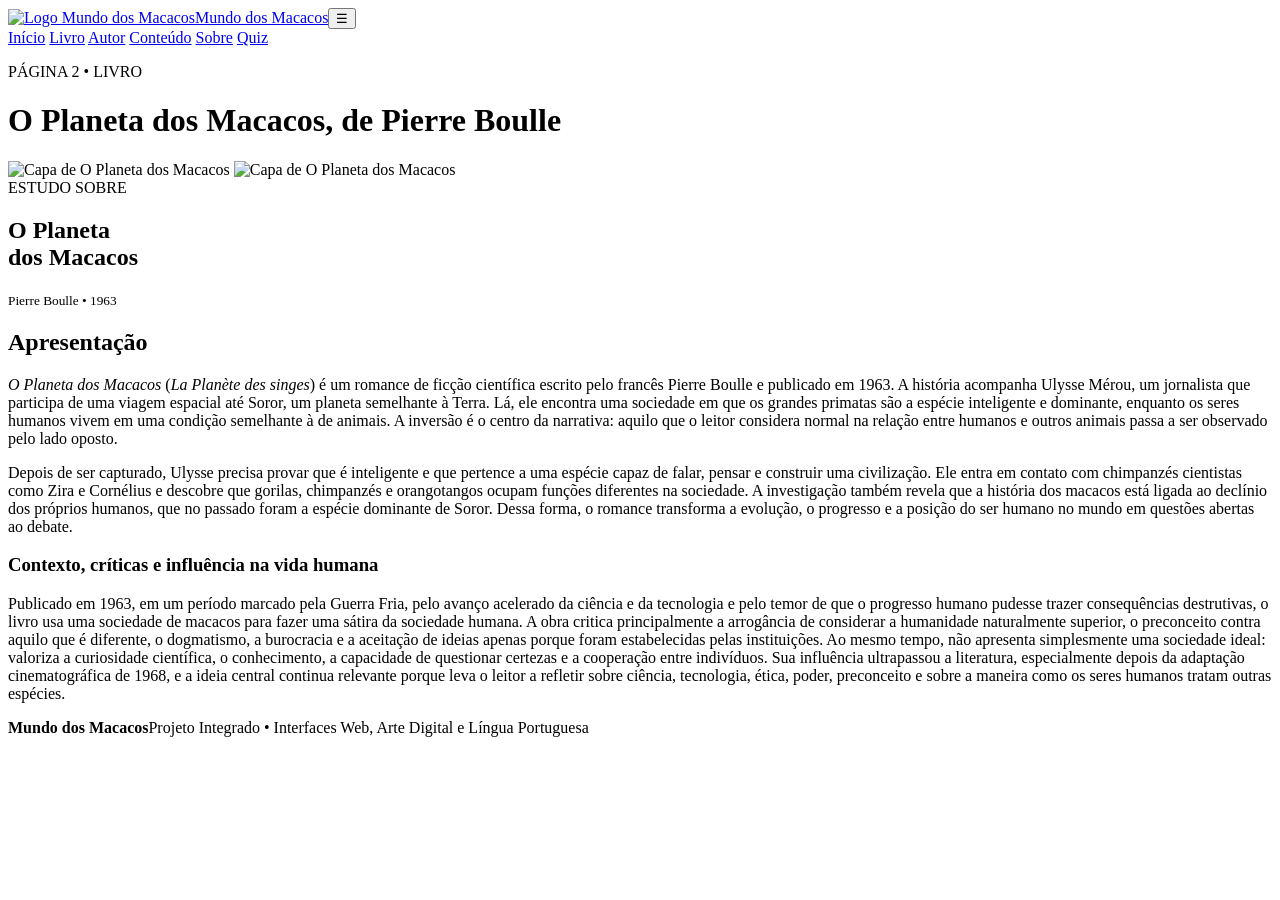
==== livro3.html @ 0a5876fb "Add files via upload" ====
<!DOCTYPE html>
<html lang="pt-BR">
<head><meta charset="UTF-8"><meta name="viewport" content="width=device-width, initial-scale=1.0"><title>Livro | Mundo dos Macacos</title><link rel="stylesheet" href="css/style3.css">
  <style>
    .topo {
    position: sticky;
    top: 0;
    }
  </style>
</head>
<body>
<header class="topo"><div class="container nav-wrap"><a class="logo" href="index.html">     <img src="Imagens/logos.png" alt="Logo Mundo dos Macacos" width=80 height= 80><span>Mundo dos Macacos</span></a><button class="menu-btn">☰</button><nav>
  <a href="index.html">Início</a>
  <a class="ativo" href="livro3.html">Livro</a>
  <a href="autor3.html">Autor</a>
  <a href="conteudo3.html">Conteúdo</a>
  <a href="sobre3.html">Sobre</a>
  <a href="quiz3.html">Quiz</a>
</nav>
</div>
</header>
<main class="container page">
  <p class="tag">PÁGINA 2 • LIVRO</p><h1>O Planeta dos Macacos, de Pierre Boulle</h1>
  <div class="book-layout">
    <div class="capa">
      
      <img class="capalivro" src="imagens/capalivro.jpg" alt="Capa de O Planeta dos Macacos">
      
      <img class="capafilme" src="imagens/capafilme.jpg" alt="Capa de O Planeta dos Macacos">

    <div class="capa-top">ESTUDO SOBRE</div>
    <h2>O Planeta<br>dos Macacos</h2>
    <small>Pierre Boulle • 1963</small>
    </div>
      
    <article class="text-box"><h2>Apresentação</h2><p><em>O Planeta dos Macacos</em> (<em>La Planète des singes</em>) é um romance de ficção científica escrito pelo francês Pierre Boulle e publicado em 1963. A história acompanha Ulysse Mérou, um jornalista que participa de uma viagem espacial até Soror, um planeta semelhante à Terra. Lá, ele encontra uma sociedade em que os grandes primatas são a espécie inteligente e dominante, enquanto os seres humanos vivem em uma condição semelhante à de animais. A inversão é o centro da narrativa: aquilo que o leitor considera normal na relação entre humanos e outros animais passa a ser observado pelo lado oposto.</p><p>Depois de ser capturado, Ulysse precisa provar que é inteligente e que pertence a uma espécie capaz de falar, pensar e construir uma civilização. Ele entra em contato com chimpanzés cientistas como Zira e Cornélius e descobre que gorilas, chimpanzés e orangotangos ocupam funções diferentes na sociedade. A investigação também revela que a história dos macacos está ligada ao declínio dos próprios humanos, que no passado foram a espécie dominante de Soror. Dessa forma, o romance transforma a evolução, o progresso e a posição do ser humano no mundo em questões abertas ao debate.</p><h3>Contexto, críticas e influência na vida humana</h3><p>Publicado em 1963, em um período marcado pela Guerra Fria, pelo avanço acelerado da ciência e da tecnologia e pelo temor de que o progresso humano pudesse trazer consequências destrutivas, o livro usa uma sociedade de macacos para fazer uma sátira da sociedade humana. A obra critica principalmente a arrogância de considerar a humanidade naturalmente superior, o preconceito contra aquilo que é diferente, o dogmatismo, a burocracia e a aceitação de ideias apenas porque foram estabelecidas pelas instituições. Ao mesmo tempo, não apresenta simplesmente uma sociedade ideal: valoriza a curiosidade científica, o conhecimento, a capacidade de questionar certezas e a cooperação entre indivíduos. Sua influência ultrapassou a literatura, especialmente depois da adaptação cinematográfica de 1968, e a ideia central continua relevante porque leva o leitor a refletir sobre ciência, tecnologia, ética, poder, preconceito e sobre a maneira como os seres humanos tratam outras espécies.</p></article>
  </div>
</main>
<footer><div class="container"><strong> Mundo dos Macacos</strong><span>Projeto Integrado • Interfaces Web, Arte Digital e Língua Portuguesa</span></div></footer><script src="js/script3.js"></script>
</body></html>
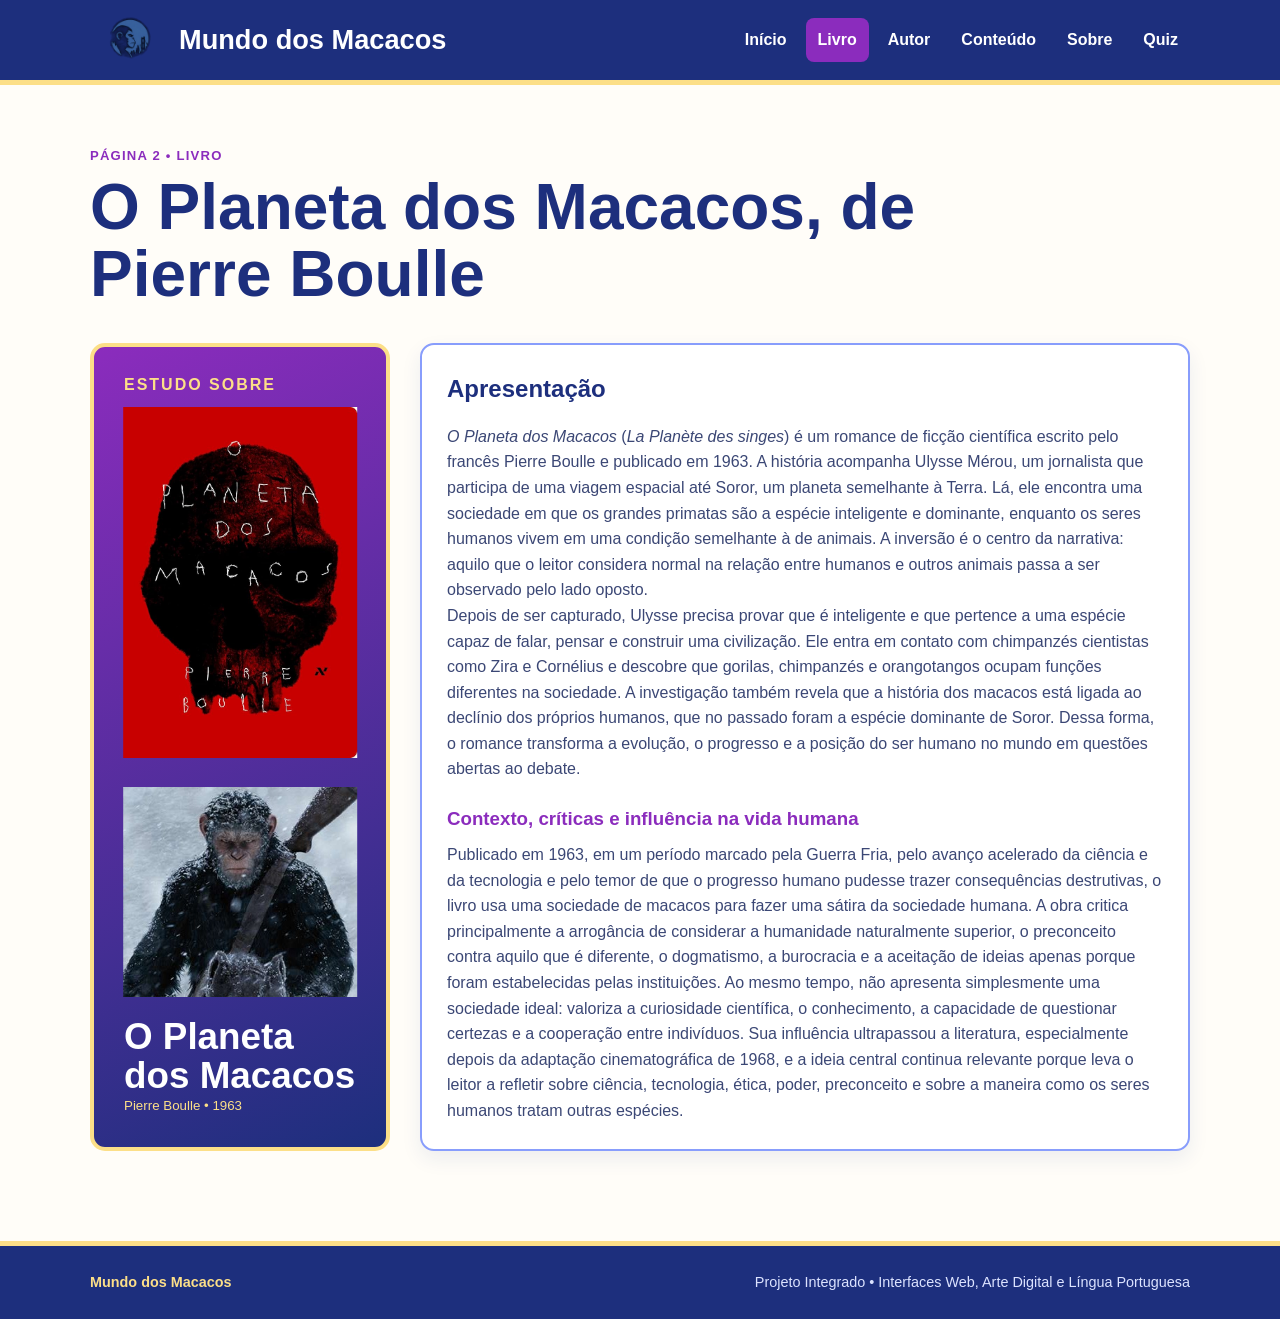
==== commit e84b3c1e: "Update livro3.html" ====
--- a/livro3.html
+++ b/livro3.html
@@ -24,9 +24,9 @@
   <div class="book-layout">
     <div class="capa">
       
-      <img class="capalivro" src="imagens/capalivro.jpg" alt="Capa de O Planeta dos Macacos">
+      <img class="capalivro" src="Imagens/capalivro.jpg" alt="Capa de O Planeta dos Macacos">
       
-      <img class="capafilme" src="imagens/capafilme.jpg" alt="Capa de O Planeta dos Macacos">
+      <img class="capafilme" src="Imagens/capafilme.jpg" alt="Capa de O Planeta dos Macacos">
 
     <div class="capa-top">ESTUDO SOBRE</div>
     <h2>O Planeta<br>dos Macacos</h2>
--- a/css/style3.css
+++ b/css/style3.css
@@ -0,0 +1,364 @@
+*{box-sizing:border-box;margin:0;padding:0}
+:root{
+  --azul-claro:#889dfc;
+  --amarelo:#fcdf88;
+  --roxo:#8b2cbd;
+  --dourado:#a8800b;
+  --azul-escuro:#1d2f7d;
+  --branco:#fffdf8;
+  --texto:#18245b;
+}
+html{scroll-behavior:smooth}
+body{
+  font-family:Arial,Helvetica,sans-serif;
+  background:var(--branco);
+  color:var(--texto);
+  line-height:1.6;
+}
+.container{width:min(1100px,92%);margin:auto}
+
+.topo{
+  position:relative;
+  background:var(--azul-escuro);
+  border-bottom:5px solid var(--amarelo);
+  z-index:10;
+}
+.nav-wrap{
+  min-height:74px;
+  display:flex;
+  align-items:center;
+  justify-content:space-between;
+  gap:20px;
+}
+nav a:hover,nav a.ativo{background:var(--roxo);color:white}
+.menu-btn{
+  display:none;background:transparent;border:1px solid var(--azul-claro);
+  color:white;border-radius:7px;padding:8px;font-size:1.2rem;cursor:pointer
+}
+
+.hero{
+  position:relative;overflow:hidden;
+  background:linear-gradient(135deg,var(--azul-claro) 0%,#aebcff 45%,var(--amarelo) 100%);
+  padding:85px 0 90px;
+}
+.hero:after{
+  content:"";position:absolute;width:280px;height:280px;border-radius:50%;
+  background:var(--roxo);opacity:.14;right:-80px;bottom:-100px
+}
+.hero-grid{
+  position:relative;z-index:1;
+  display:grid;grid-template-columns:1.25fr .75fr;align-items:center;gap:50px
+}
+.tag{
+  color:var(--roxo);font-weight:900;letter-spacing:1.2px;
+  font-size:.82rem;margin-bottom:8px
+}
+.hero h1,.page h1{
+  color:var(--azul-escuro);
+  font-size:clamp(2.1rem,5vw,4.5rem);
+  line-height:1.05;margin-bottom:18px
+}
+.lead{font-size:1.2rem;color:#27366e;max-width:650px}
+.botoes{display:flex;gap:12px;flex-wrap:wrap;margin-top:28px}
+.btn{
+  display:inline-block;background:var(--roxo);color:white;border:0;
+  text-decoration:none;padding:12px 19px;border-radius:8px;font-weight:900;cursor:pointer;
+  box-shadow:0 5px 0 var(--azul-escuro)
+}
+.btn:hover{transform:translateY(-2px);filter:brightness(1.08)}
+.btn:disabled {
+    opacity: 0.45;
+    cursor: not-allowed;
+    transform: none;
+    filter: grayscale(40%);
+}
+.btn-outline{
+  background:var(--azul-escuro);border:2px solid var(--azul-escuro)
+}
+.macaco-card{
+  position:relative;min-height:320px;border:3px solid var(--azul-escuro);
+  border-radius:22px;background:rgba(255,253,248,.55);
+  display:flex;align-items:center;justify-content:center;flex-direction:column;
+  overflow:hidden;box-shadow:0 20px 45px rgba(29,47,125,.25)
+}
+.lua{
+  position:absolute;
+  width:190px;
+  height:190px;
+  border-radius:50%;
+  background:var(--amarelo);
+  top:20px;
+  right:100px
+}
+.hierar {
+    position:relative;
+    font-size:9rem;
+    z-index:0;
+    width:190px;
+    top:-27px;
+    filter:drop-shadow(0 10px 8px #0003)
+}
+@media (max-width: 800px) {
+    .hierar {
+        top: 8px;
+        right: 8px;
+    }
+}
+.macaco-card p{position:relative;z-index:2;color:var(--roxo);font-weight:900}
+.section{padding:75px 0}
+.section-title{text-align:center;margin-bottom:35px}
+.section-title h2,.faixa h2{font-size:2.2rem;color:var(--azul-escuro)}
+.cards{display:grid;grid-template-columns:repeat(3,1fr);gap:20px}
+.card,.text-box,.members,.table-box,.author-card,.quiz fieldset{
+  background:white;border:2px solid var(--azul-claro);border-radius:14px;padding:25px;
+  box-shadow:0 8px 20px rgba(29,47,125,.08)
+}
+.card:nth-child(2){border-color:var(--roxo)}
+.card:nth-child(3){border-color:var(--dourado)}
+.card span{
+  display:inline-block;color:var(--roxo);font-size:1.6rem;font-weight:900;margin-bottom:10px
+}
+.card h3{margin-bottom:8px;color:var(--azul-escuro)}
+.card p,.text-box p,.members p{color:#3b4775}
+
+.faixa{background:var(--azul-escuro);padding:45px 0;color:white}
+.faixa h2{color:var(--amarelo)}
+.faixa .tag{color:var(--azul-claro)}
+.faixa-grid{display:grid;grid-template-columns:1fr 1fr;gap:35px;align-items:center}
+.faixa p:last-child{font-size:1.1rem;color:#fff}
+
+.page{padding:60px 0 90px;min-height:calc(100vh - 145px)}
+.page>h1{max-width:850px}
+.book-layout,.author-card,.info-grid,.about-grid{
+  display:grid;grid-template-columns:300px 1fr;gap:30px;margin-top:35px
+}
+.capa{
+  position:relative;min-height:430px;border-radius:15px;padding:30px;
+  background:linear-gradient(155deg,var(--roxo),var(--azul-escuro));
+  overflow:hidden;border:4px solid var(--amarelo);
+  display:flex;flex-direction:column;justify-content:flex-end;color:white
+}
+@media (max-width: 800px) {
+    .capa {
+        width:380px;
+        height: 690px;
+    }
+}
+.capalivro{
+    position:absolute;
+    top:60px;
+    left:50%;
+    transform:translateX(-50%);
+    width:80%;
+    height:auto;
+}
+@media (max-width: 800px) {
+  .capalivro {
+    position:absolute;
+    transform:translateX(-50%);
+    top:76px;
+    width:80%;
+    height:auto;
+  }
+}
+.capafilme{
+    position:absolute;
+    top:440px;
+    left:50%;
+    transform:translateX(-50%);
+    width:80%;
+    height:auto;
+    display:block;
+}
+@media (max-width: 800px) {
+  .capafilme{
+    display:none;
+  }
+}
+.capa-top{position:absolute;top:25px;font-weight:700;letter-spacing:2px;color:var(--amarelo)}
+.capa h2{font-size:2.3rem;line-height:1.05}.capa small{color:var(--amarelo)}
+
+.text-box h2,.table-box h2,.members h2{margin-bottom:15px;color:var(--azul-escuro)}
+.text-box h3{margin:22px 0 8px;color:var(--roxo)}
+.author-card{grid-template-columns:150px 1fr;align-items:center}
+.avatar{
+  width:120px;height:120px;border-radius:50%;background:var(--amarelo);
+  border:4px solid var(--dourado);display:grid;place-items:center;font-size:3.5rem
+}
+.muted,small{color:#65709c}
+.quote{
+  margin-top:25px;padding:25px;border-left:6px solid var(--roxo);
+  background:#f0ecff;display:flex;gap:18px;align-items:center
+}
+.imagem-texto {
+    float: left;
+    width: 220px;
+    margin: 15px 15px 10px 0;
+}
+.quote span{font-size:4rem;color:var(--roxo)}
+.info-grid{grid-template-columns:1fr 1fr}
+.check-list{list-style:none;margin-top:15px}
+.check-list li{
+  padding:10px 0;border-bottom:1px solid #d5dcff;color:#3b4775
+}
+.check-list li:before{content:"✓";color:var(--dourado);font-weight:900;margin-right:10px}
+table{width:100%;border-collapse:collapse;margin:15px 0}
+th,td{text-align:left;padding:12px;border-bottom:1px solid #cdd5ff}
+th{background:var(--roxo);color:white}
+tr:nth-child(even){background:#f3f5ff}
+.about-grid{grid-template-columns:1fr 320px}
+.skills{display:flex;gap:10px;flex-wrap:wrap;margin-top:15px}
+.skills span{
+  background:#f0ecff;border:2px solid var(--roxo);padding:7px 10px;
+  border-radius:20px;color:var(--azul-escuro);font-weight:700
+}
+.info {
+    display: flex;
+    align-items: center;
+    gap: 5px;
+}
+
+.info img {
+    width: 5px;
+    height: 5px;
+}
+.member{padding:13px 0;border-bottom:1px solid #d5dcff}
+.member span{margin-left:10px}
+.quiz{max-width:800px;margin-top:30px}
+.quiz fieldset{margin-bottom:18px}
+.quiz legend{font-size:1.1rem;font-weight:900;padding:0 8px;color:var(--azul-escuro)}
+.quiz label{display:block;margin:10px 0;color:#3b4775;cursor:pointer}
+.quiz input{margin-right:8px;accent-color:var(--roxo)}
+.resultado{margin-top:20px;font-size:1.2rem;font-weight:900;color:var(--roxo)}
+.resultado.erro{color:#a8800b}
+footer{
+  background:var(--azul-escuro);border-top:5px solid var(--amarelo);padding:25px 0
+}
+footer .container{
+  display:flex;justify-content:space-between;gap:20px;color:#dce3ff;font-size:.9rem
+}
+footer strong{color:var(--amarelo)}
+
+@media(max-width:800px){
+  .menu-btn{display:block}
+  nav{
+    display:none;position:absolute;left:4%;right:4%;top:69px;background:var(--azul-escuro);
+    padding:12px;border:2px solid var(--amarelo);border-radius:10px;flex-direction:column
+  }
+  nav.aberto{display:flex}
+  .hero-grid,.faixa-grid,.book-layout,.author-card,.info-grid,.about-grid{grid-template-columns:1fr}
+  .cards{grid-template-columns:1fr}
+  .hero{padding:55px 0}
+  .macaco-card{min-height:250px}
+  .page h1{font-size:2.5rem}
+  .capa{min-height:350px}
+  footer .container{flex-direction:column}
+}
+/* Navegação entre as páginas de espécies */
+
+.pagina {
+  display: none;
+}
+
+.pagina.ativa {
+  display: block;
+}
+.logo{
+  color:white;text-decoration:none;font-weight:900;font-size:1.25rem;
+  display:flex;align-items:center;gap:9px;
+}
+.logo span{font-size:1.7rem}
+nav{display:flex;gap:7px;flex-wrap:wrap}
+nav a{
+  color:white;text-decoration:none;padding:9px 12px;border-radius:8px;
+  font-weight:800;
+}
+@media(max-width:800px){
+  nav{
+    display:none;
+  }
+
+  nav.aberto{
+    display:flex;
+  }
+}
+.chimp {
+    float: center;
+    width: 300px;
+    height: 420px;
+    margin: 20px 0 5px 100px;
+}
+@media (max-width: 800px) {
+  .chimp {
+     float: center;
+     width: 200px;
+     height: 300px;
+     margin: 20px 0 5px 70px;
+  }
+}
+.goril {
+    float: center;
+    width: 300px;
+    height: 420px;
+    margin: 20px 0 5px 100px;
+}
+@media (max-width: 800px) {
+  .goril {
+     float: center;
+     width: 200px;
+     height: 300px;
+     margin: 20px 0 5px 70px;
+  }
+}
+.orang {
+    float: center;
+    width: 300px;
+    height: 420px;
+    margin: 20px 0 5px 100px;
+}
+@media (max-width: 800px) {
+  .orang {
+     float: center;
+     width: 200px;
+     height: 300px;
+     margin: 20px 0 5px 70px;
+  }
+}
+#orangotangos .table-box {
+    min-width: 0;
+    max-width: 100%;
+    overflow-x: hidden;
+}
+
+#orangotangos table {
+    width: 100%;
+    table-layout: fixed;
+    word-break: break-word;
+}
+@media(max-width:800px){
+  .menu-btn{display:block}
+  nav{
+    display:none;position:absolute;left:4%;right:4%;top:69px;background:var(--azul-escuro);
+    padding:12px;border:2px solid var(--amarelo);border-radius:10px;flex-direction:column
+  }
+  nav.aberto{display:flex}
+  .hero-grid,.faixa-grid,.book-layout,.author-card,.info-grid,.about-grid{grid-template-columns:1fr}
+  .cards{grid-template-columns:1fr}
+  .hero{padding:55px 0}
+  .macaco-card{min-height:250px}
+  .page h1{font-size:2.5rem}
+  .capa{min-height:350px}
+  footer .container{flex-direction:column}
+}
+  .sobreDR {
+    height:120px;
+}
+  .sobreLD {
+    height:120px;
+}
+  .sobreLS {
+    height:120px;
+}
+  .sobreCC {
+    height:120px;
+}
